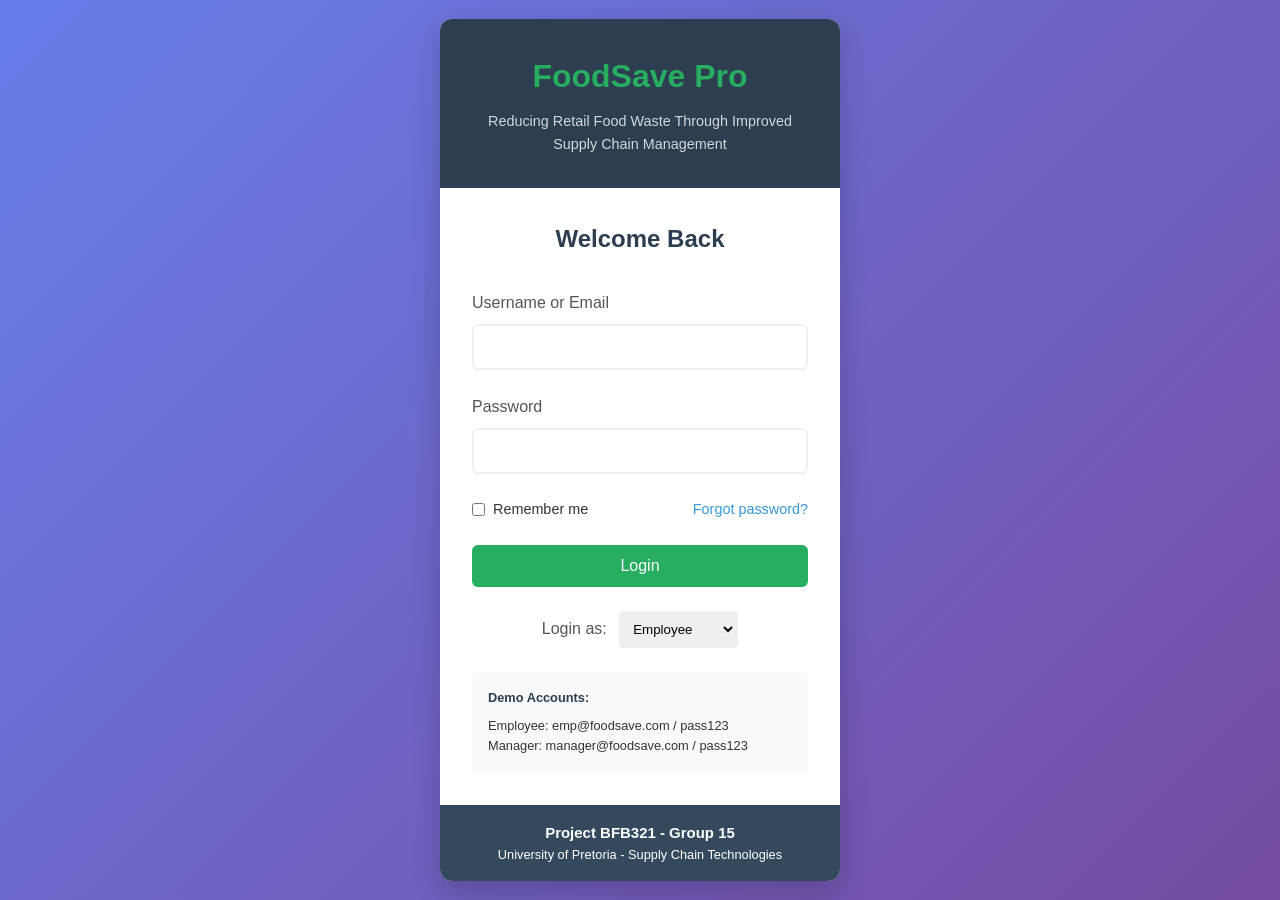
==== about.html @ 40683d25 "About" ====
<!DOCTYPE html>
<html lang="en">
<head>
    <meta charset="UTF-8">
    <meta name="viewport" content="width=device-width, initial-scale=1.0">
    <title>BFB Food Waste Project - About</title>
    <link rel="stylesheet" href="style/main.css">
</head>
<body>
    <!-- Header -->
    <header>
        <div class="container header-container">
            <div class="logo">
                <span class="logo-icon">🌱</span>
                BFB Food Waste Project
            </div>
            <nav>
                <ul>
                    <li><a href="index.html">Home</a></li>
                    <li><a href="about.html" class="active">About</a></li>
                    <li><a href="login.html">Login</a></li>
                    <li><a href="dashboard-manager.html">Dashboard</a></li>
                </ul>
            </nav>
        </div>
    </header>

    <!-- About Main Content -->
    <section class="page-content">
        <div class="container">
            <h1 class="section-title">About BFB Food Waste Project</h1>
            
            <div class="about-content">
                <div class="about-text">
                    <h2>Our Vision</h2>
                    <p>We envision a world where food waste is minimized throughout the supply chain, from farm to fork. Our platform empowers businesses with the data and tools needed to make informed decisions that reduce waste and improve sustainability.</p>
                    
                    <h2>How We Address Food Waste</h2>
                    <p>Food waste occurs at multiple points in the supply chain:</p>
                    <ul style="margin-left: 2rem; margin-bottom: 1.5rem;">
                        <li><strong>Production:</strong> Crops not meeting aesthetic standards</li>
                        <li><strong>Processing:</strong> Inefficient processing methods</li>
                        <li><strong>Distribution:</strong> Spoilage during transport and storage</li>
                        <li><strong>Retail:</strong> Overstocking and expiration</li>
                        <li><strong>Consumption:</strong> Household and restaurant waste</li>
                    </ul>
                    
                    <h2>Our Technology</h2>
                    <p>Using SQLite database technology, we've created a robust system that:</p>
                    <ul style="margin-left: 2rem; margin-bottom: 1.5rem;">
                        <li>Tracks inventory in real-time</li>
                        <li>Monitors expiration dates</li>
                        <li>Predicts waste patterns using historical data</li>
                        <li>Generates actionable insights for waste reduction</li>
                    </ul>
                    
                    <h2>Database Architecture</h2>
                    <p>Our SQLite database follows proper normalization principles with:</p>
                    <ul style="margin-left: 2rem;">
                        <li><strong>3+ Normal Form:</strong> Eliminates data redundancy</li>
                        <li><strong>Primary Keys:</strong> Unique identifiers for each record</li>
                        <li><strong>Foreign Keys:</strong> Maintains referential integrity</li>
                        <li><strong>Relationships:</strong> Clear 1-to-many relationships between entities</li>
                    </ul>
                </div>
                <div class="about-image">
                    <img src="https://images.unsplash.com/photo-1556909114-f6e7ad7d3136?ixlib=rb-1.2.1&auto=format&fit=crop&w=1350&q=80" alt="Food supply chain management">
                </div>
            </div>
            
            <!-- Team Section -->
            <div style="margin-top: 3rem;">
                <h2 class="section-title">Our Approach</h2>
                <div class="features-grid">
                    <div class="feature-card">
                        <h3>Data-Driven</h3>
                        <p>Using analytics and machine learning to identify waste patterns and predict future waste.</p>
                    </div>
                    <div class="feature-card">
                        <h3>User-Centric</h3>
                        <p>Intuitive interfaces designed for both managers and employees in the food supply chain.</p>
                    </div>
                    <div class="feature-card">
                        <h3>Sustainable</h3>
                        <p>Focused on creating long-term solutions that benefit both businesses and the environment.</p>
                    </div>
                </div>
            </div>
        </div>
    </section>

    <!-- Footer -->
    <footer>
        <div class="container footer-content">
            <p>&copy; 2024 BFB Food Waste Project. All rights reserved.</p>
            <div class="footer-links">
                <a href="index.html">Home</a>
                <a href="about.html">About</a>
                <a href="login.html">Login</a>
            </div>
        </div>
    </footer>

    <script src="js/main.js"></script>
</body>
</html>
---- style/main.css ----
* {
    margin: 0;
    padding: 0;
    box-sizing: border-box;
}

html, body {
    width: 100%;
    height: 100%;
    overflow-x: hidden; /* Prevent horizontal scrolling */
}

body {
    font-family: 'Segoe UI', Tahoma, Geneva, Verdana, sans-serif;
    line-height: 1.6;
    background-color: #f8f9fa;
    color: #333;
    min-height: 100vh;
}

/* Full Width Navigation */
.navbar {
    background-color: #2c3e50;
    color: white;
    padding: 1rem 2rem;
    display: flex;
    justify-content: space-between;
    align-items: center;
    box-shadow: 0 2px 4px rgba(0,0,0,0.1);
    width: 100%;
    position: sticky;
    top: 0;
    z-index: 1000;
}

.nav-brand h2 {
    color: #27ae60;
    margin: 0;
}

.nav-links {
    display: flex;
    gap: 2rem;
    align-items: center;
}

.nav-links a {
    color: white;
    text-decoration: none;
    padding: 0.5rem 1rem;
    border-radius: 4px;
    transition: background-color 0.3s;
    white-space: nowrap;
}

.nav-links a:hover,
.nav-links a.active {
    background-color: #34495e;
}

.logout {
    background-color: #e74c3c;
}

.logout:hover {
    background-color: #c0392b;
}

.user-info {
    font-size: 0.9rem;
    color: #bdc3c7;
}

/* Full Width Main Container */
.container {
    width: 100%;
    max-width: 100%;
    margin: 0;
    padding: 2rem;
    min-height: calc(100vh - 80px); /* Adjust based on navbar height */
}

.dashboard-header {
    margin-bottom: 2rem;
    width: 100%;
}

.dashboard-header h1 {
    color: #2c3e50;
    margin-bottom: 1rem;
    font-size: 2.5rem;
}

.header-stats {
    display: flex;
    gap: 1rem;
    margin-bottom: 2rem;
    flex-wrap: wrap;
    width: 100%;
}

.stat-card {
    background: white;
    padding: 1.5rem;
    border-radius: 8px;
    box-shadow: 0 2px 4px rgba(0,0,0,0.1);
    text-align: center;
    flex: 1;
    min-width: 200px;
}

.stat-number {
    font-size: 2rem;
    font-weight: bold;
    color: #27ae60;
}

.stat-number.warning {
    color: #f39c12;
}

.stat-number.danger {
    color: #e74c3c;
}

/* Full Width Category Grid */
.category-grid {
    display: grid;
    grid-template-columns: repeat(auto-fit, minmax(280px, 1fr));
    gap: 1.5rem;
    margin-bottom: 2rem;
    width: 100%;
}

.category-card {
    background: white;
    padding: 1.5rem;
    border-radius: 8px;
    box-shadow: 0 2px 4px rgba(0,0,0,0.1);
    border-left: 4px solid #27ae60;
    transition: transform 0.3s ease;
}

.category-card:hover {
    transform: translateY(-2px);
}

.category-card[data-category="produce"] {
    border-left-color: #27ae60;
}

.category-card[data-category="dairy"] {
    border-left-color: #3498db;
}

.category-card[data-category="meat"] {
    border-left-color: #e74c3c;
}

.category-card[data-category="bakery"] {
    border-left-color: #f39c12;
}

.category-card[data-category="deli"] {
    border-left-color: #9b59b6;
}

.stock-level {
    margin-top: 1rem;
}

.level {
    padding: 0.25rem 0.75rem;
    border-radius: 20px;
    font-size: 0.8rem;
    font-weight: bold;
    display: inline-block;
}

.level.high {
    background-color: #d5f4e6;
    color: #27ae60;
}

.level.medium {
    background-color: #fef9e7;
    color: #f39c12;
}

.level.low {
    background-color: #fdedec;
    color: #e74c3c;
}

.expiry-count {
    display: block;
    margin-top: 0.5rem;
    font-size: 0.9rem;
}

.expiry-count.warning {
    color: #f39c12;
}

.expiry-count.danger {
    color: #e74c3c;
}

/* Full Width Dashboard Grid */
.dashboard-grid {
    display: grid;
    grid-template-columns: 1fr 1fr;
    gap: 2rem;
    margin-bottom: 2rem;
    width: 100%;
}

.alerts-panel,
.forecasting-panel {
    background: white;
    padding: 1.5rem;
    border-radius: 8px;
    box-shadow: 0 2px 4px rgba(0,0,0,0.1);
    width: 100%;
}

.alerts-list {
    margin: 1rem 0;
}

.alert-item {
    display: flex;
    align-items: center;
    padding: 1rem;
    margin-bottom: 0.5rem;
    border-radius: 6px;
    border-left: 4px solid #f39c12;
    width: 100%;
}

.alert-item.urgent {
    border-left-color: #e74c3c;
    background-color: #fdedec;
}

.alert-item.warning {
    border-left-color: #f39c12;
    background-color: #fef9e7;
}

.alert-icon {
    margin-right: 1rem;
    font-size: 1.2rem;
}

.alert-content {
    flex: 1;
}

.alert-content h4 {
    margin-bottom: 0.25rem;
}

.alert-category {
    font-size: 0.8rem;
    color: #7f8c8d;
    background: #ecf0f1;
    padding: 0.2rem 0.5rem;
    border-radius: 12px;
    display: inline-block;
}

/* Forecasting */
.forecast-summary {
    margin: 1rem 0;
}

.forecast-item {
    margin-bottom: 1rem;
}

.chart-placeholder {
    display: flex;
    align-items: end;
    gap: 0.5rem;
    height: 100px;
    margin-top: 1rem;
    width: 100%;
}

.chart-bar {
    flex: 1;
    background: #3498db;
    border-radius: 4px 4px 0 0;
    min-height: 20px;
    transition: height 0.3s ease;
}

.view-all {
    display: inline-block;
    color: #3498db;
    text-decoration: none;
    font-weight: 500;
}

.view-all:hover {
    text-decoration: underline;
}

/* Role Section */
.role-section {
    background: white;
    padding: 2rem;
    border-radius: 8px;
    box-shadow: 0 2px 4px rgba(0,0,0,0.1);
    width: 100%;
}

.role-cards {
    display: grid;
    grid-template-columns: 1fr 1fr;
    gap: 2rem;
    margin-top: 1rem;
}

.role-card {
    padding: 1.5rem;
    border: 2px solid #ecf0f1;
    border-radius: 8px;
    text-align: center;
    transition: transform 0.3s ease;
}

.role-card:hover {
    transform: translateY(-2px);
}

.role-card h3 {
    margin-bottom: 1rem;
    color: #2c3e50;
}

.btn-primary, .btn-secondary {
    display: inline-block;
    padding: 0.75rem 1.5rem;
    margin-top: 1rem;
    text-decoration: none;
    border-radius: 4px;
    font-weight: 500;
    transition: all 0.3s;
    border: none;
    cursor: pointer;
    font-size: 1rem;
}

.btn-primary {
    background-color: #3498db;
    color: white;
}

.btn-primary:hover {
    background-color: #2980b9;
    transform: translateY(-1px);
}

.btn-secondary {
    background-color: #95a5a6;
    color: white;
}

.btn-secondary:hover {
    background-color: #7f8c8d;
    transform: translateY(-1px);
}

/* Footer */
footer {
    background-color: #2c3e50;
    color: white;
    text-align: center;
    padding: 1rem;
    width: 100%;
    margin-top: auto;
}

/* Responsive Design - FIXED */
@media (max-width: 1200px) {
    .container {
        padding: 1.5rem;
    }
    
    .dashboard-grid {
        grid-template-columns: 1fr;
        gap: 1.5rem;
    }
}

@media (max-width: 768px) {
    .navbar {
        flex-direction: column;
        gap: 1rem;
        padding: 1rem;
    }

    .nav-links {
        flex-wrap: wrap;
        justify-content: center;
        gap: 0.5rem;
    }

    .nav-links a {
        padding: 0.5rem;
        font-size: 0.9rem;
    }

    .container {
        padding: 1rem;
    }

    .dashboard-header h1 {
        font-size: 2rem;
    }

    .header-stats {
        flex-direction: column;
    }

    .stat-card {
        min-width: auto;
    }

    .category-grid {
        grid-template-columns: 1fr;
        gap: 1rem;
    }

    .role-cards {
        grid-template-columns: 1fr;
        gap: 1rem;
    }

    .dashboard-grid {
        grid-template-columns: 1fr;
        gap: 1rem;
    }
}

@media (max-width: 480px) {
    .navbar {
        padding: 0.5rem;
    }

    .nav-brand h2 {
        font-size: 1.2rem;
    }

    .container {
        padding: 0.5rem;
    }

    .dashboard-header h1 {
        font-size: 1.5rem;
    }

    .stat-card {
        padding: 1rem;
    }

    .category-card {
        padding: 1rem;
    }

    .alerts-panel,
    .forecasting-panel {
        padding: 1rem;
    }
}

/* Ensure all sections take full width */
section {
    width: 100%;
}

/* Fix for tables and other elements */
.inventory-table {
    width: 100%;
    overflow-x: auto;
}

table {
    width: 100%;
    min-width: 600px; /* Ensure table doesn't get too small */
}

/* Make sure all content containers are full width */
.content-section, .inventory-section, .forecasting-content {
    width: 100%;
}
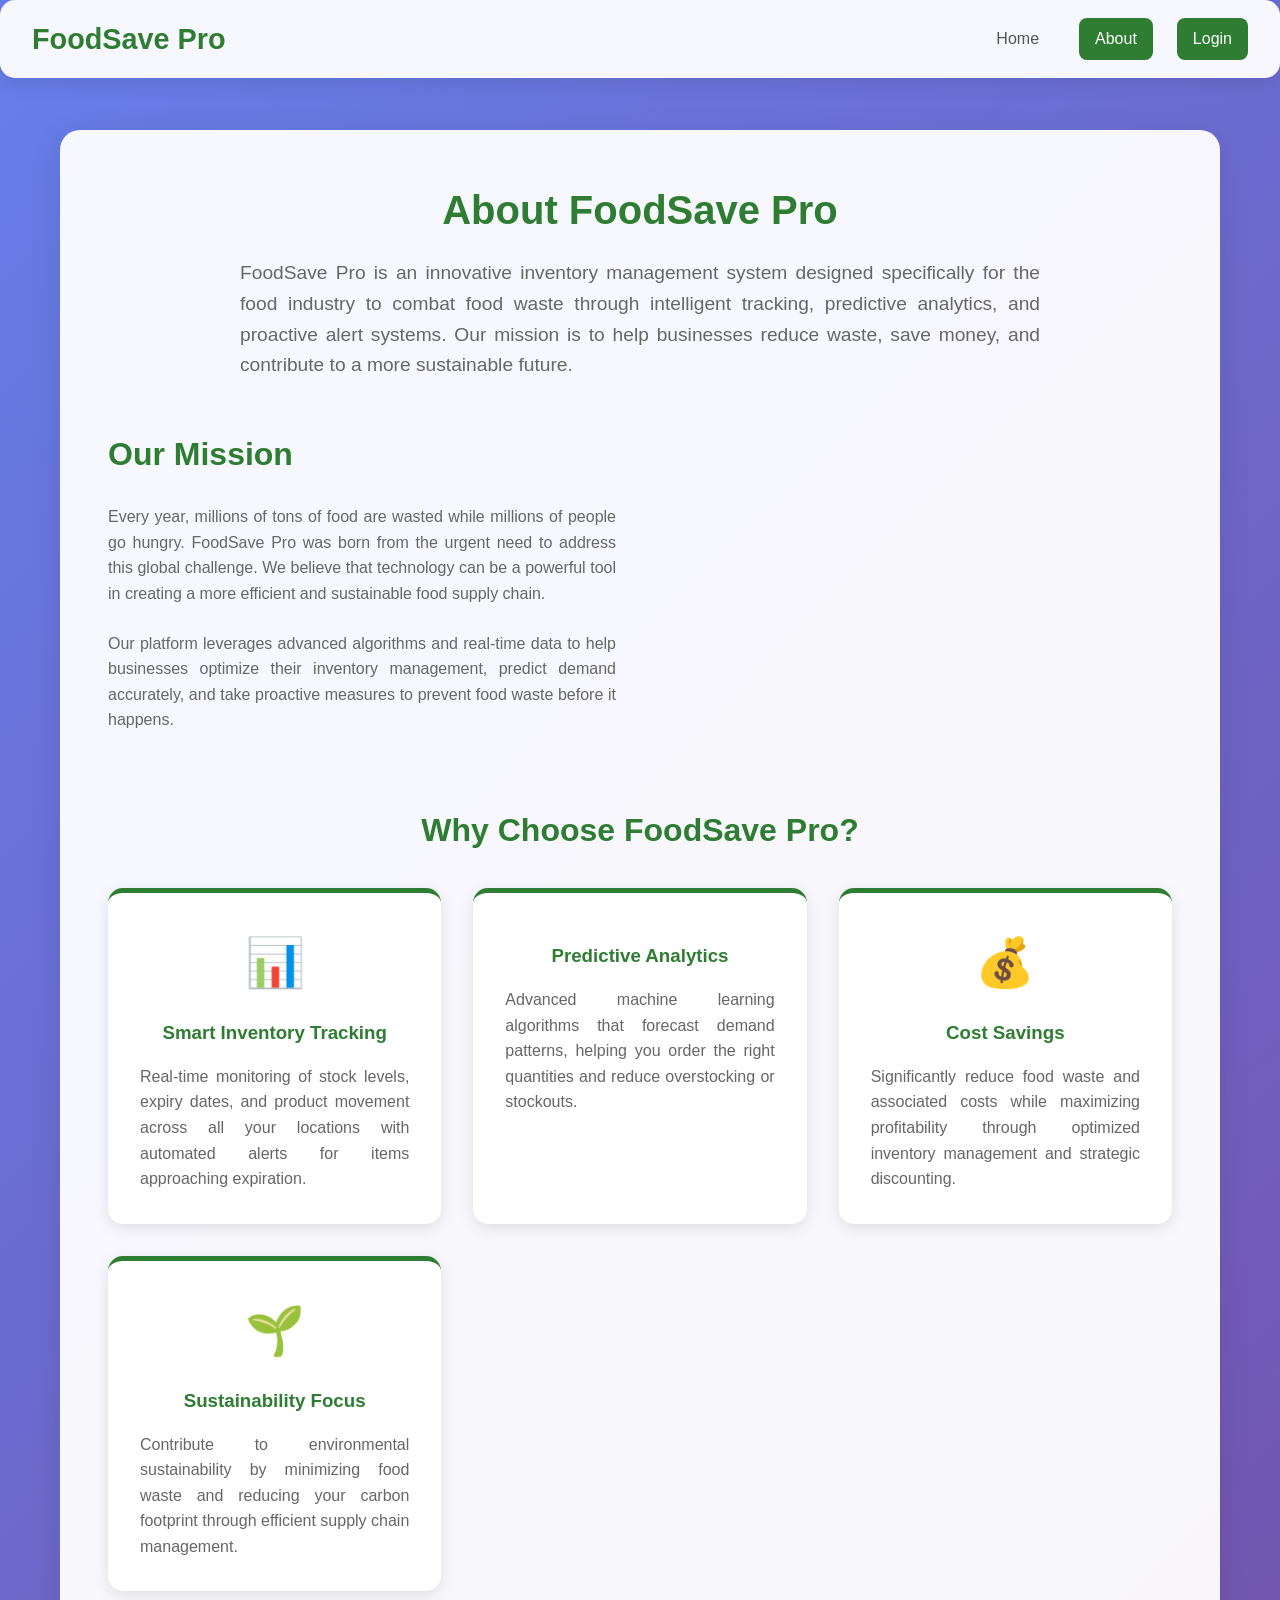
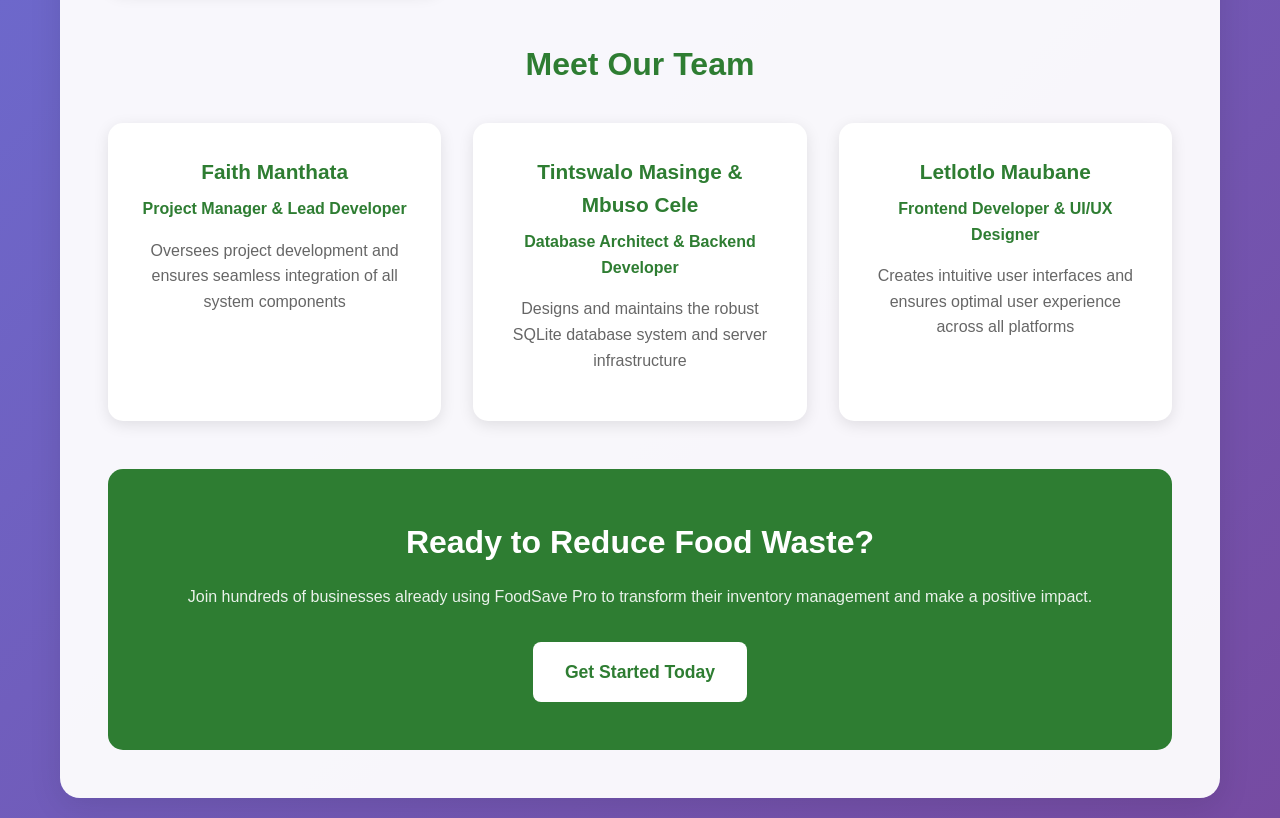
==== commit 49ebd799: "Recent Update" ====
--- a/about.html
+++ b/about.html
@@ -3,104 +3,391 @@
 <head>
     <meta charset="UTF-8">
     <meta name="viewport" content="width=device-width, initial-scale=1.0">
-    <title>BFB Food Waste Project - About</title>
-    <link rel="stylesheet" href="style/main.css">
+    <title>About - FoodSave Pro</title>
+    <style>
+        * {
+            margin: 0;
+            padding: 0;
+            box-sizing: border-box;
+            font-family: 'Segoe UI', Tahoma, Geneva, Verdana, sans-serif;
+        }
+
+        body {
+            background: linear-gradient(135deg, #667eea 0%, #764ba2 100%);
+            min-height: 100vh;
+            color: #333;
+            line-height: 1.6;
+        }
+
+        .container {
+            max-width: 1200px;
+            margin: 0 auto;
+            padding: 20px;
+        }
+
+        .navbar {
+            background: rgba(255, 255, 255, 0.95);
+            padding: 1rem 2rem;
+            display: flex;
+            justify-content: space-between;
+            align-items: center;
+            border-radius: 15px;
+            margin-bottom: 2rem;
+            box-shadow: 0 4px 20px rgba(0,0,0,0.1);
+        }
+
+        .nav-brand h2 {
+            color: #2e7d32;
+            font-size: 1.8rem;
+        }
+
+        .nav-links {
+            display: flex;
+            gap: 1.5rem;
+        }
+
+        .nav-links a {
+            text-decoration: none;
+            color: #555;
+            font-weight: 500;
+            padding: 0.5rem 1rem;
+            border-radius: 8px;
+            transition: all 0.3s ease;
+        }
+
+        .nav-links a:hover {
+            background: #e8f5e9;
+            color: #2e7d32;
+        }
+
+        .nav-links a.active {
+            background: #2e7d32;
+            color: white;
+        }
+
+        .login-btn {
+            background: #2e7d32;
+            color: white !important;
+        }
+
+        .login-btn:hover {
+            background: #1b5e20 !important;
+        }
+
+        .about-content {
+            background: rgba(255, 255, 255, 0.95);
+            padding: 3rem;
+            border-radius: 20px;
+            box-shadow: 0 8px 32px rgba(0,0,0,0.1);
+        }
+
+        .about-header {
+            text-align: center;
+            margin-bottom: 3rem;
+        }
+
+        .about-header h1 {
+            color: #2e7d32;
+            font-size: 2.5rem;
+            margin-bottom: 1rem;
+        }
+
+        .about-header p {
+            color: #666;
+            font-size: 1.2rem;
+            max-width: 800px;
+            margin: 0 auto;
+            text-align: justify;
+        }
+
+        .mission-section {
+            display: grid;
+            grid-template-columns: 1fr 1fr;
+            gap: 3rem;
+            margin-bottom: 3rem;
+            align-items: center;
+        }
+
+        .mission-text h2 {
+            color: #2e7d32;
+            margin-bottom: 1.5rem;
+            font-size: 2rem;
+        }
+
+        .mission-text p {
+            color: #666;
+            margin-bottom: 1.5rem;
+            text-align: justify;
+        }
+
+        .mission-image {
+            text-align: center;
+        }
+
+        .mission-image img {
+            width: 100%;
+            height: 300px;
+            object-fit: cover;
+            border-radius: 15px;
+            box-shadow: 0 8px 25px rgba(0,0,0,0.1);
+        }
+
+        .features-grid {
+            display: grid;
+            grid-template-columns: repeat(auto-fit, minmax(300px, 1fr));
+            gap: 2rem;
+            margin-bottom: 3rem;
+        }
+
+        .feature-card {
+            background: white;
+            padding: 2rem;
+            border-radius: 15px;
+            text-align: center;
+            box-shadow: 0 4px 15px rgba(0,0,0,0.1);
+            transition: transform 0.3s ease;
+            border-top: 5px solid #2e7d32;
+        }
+
+        .feature-card:hover {
+            transform: translateY(-5px);
+        }
+
+        .feature-icon {
+            font-size: 3rem;
+            margin-bottom: 1rem;
+            color: #2e7d32;
+        }
+
+        .feature-card h3 {
+            color: #2e7d32;
+            margin-bottom: 1rem;
+        }
+
+        .feature-card p {
+            color: #666;
+            text-align: justify;
+        }
+
+        .team-section {
+            text-align: center;
+            margin-bottom: 3rem;
+        }
+
+        .team-section h2 {
+            color: #2e7d32;
+            margin-bottom: 2rem;
+            font-size: 2rem;
+        }
+
+        .team-grid {
+            display: grid;
+            grid-template-columns: repeat(auto-fit, minmax(250px, 1fr));
+            gap: 2rem;
+        }
+
+        .team-member {
+            background: white;
+            padding: 2rem;
+            border-radius: 15px;
+            box-shadow: 0 4px 15px rgba(0,0,0,0.1);
+            transition: transform 0.3s ease;
+        }
+
+        .team-member:hover {
+            transform: translateY(-5px);
+        }
+
+        .team-member h4 {
+            color: #2e7d32;
+            margin-bottom: 0.5rem;
+            font-size: 1.3rem;
+        }
+
+        .team-member p {
+            color: #666;
+            margin-bottom: 1rem;
+        }
+
+        .member-role {
+            font-weight: 600;
+            color: #2e7d32 !important;
+        }
+
+        .contact-section {
+            background: #2e7d32;
+            color: white;
+            padding: 3rem;
+            border-radius: 15px;
+            text-align: center;
+        }
+
+        .contact-section h2 {
+            margin-bottom: 1rem;
+            font-size: 2rem;
+        }
+
+        .contact-section p {
+            margin-bottom: 2rem;
+            opacity: 0.9;
+        }
+
+        .btn-primary {
+            background: white;
+            color: #2e7d32;
+            padding: 1rem 2rem;
+            border: none;
+            border-radius: 8px;
+            font-size: 1.1rem;
+            font-weight: 600;
+            cursor: pointer;
+            transition: all 0.3s ease;
+            text-decoration: none;
+            display: inline-block;
+        }
+
+        .btn-primary:hover {
+            background: #e8f5e9;
+            transform: translateY(-2px);
+        }
+
+        @media (max-width: 768px) {
+            .navbar {
+                flex-direction: column;
+                gap: 1rem;
+            }
+            
+            .nav-links {
+                flex-wrap: wrap;
+                justify-content: center;
+            }
+            
+            .mission-section {
+                grid-template-columns: 1fr;
+            }
+            
+            .about-content {
+                padding: 2rem;
+            }
+        }
+    </style>
 </head>
 <body>
-    <!-- Header -->
-    <header>
-        <div class="container header-container">
-            <div class="logo">
-                <span class="logo-icon">🌱</span>
-                BFB Food Waste Project
-            </div>
-            <nav>
-                <ul>
-                    <li><a href="index.html">Home</a></li>
-                    <li><a href="about.html" class="active">About</a></li>
-                    <li><a href="login.html">Login</a></li>
-                    <li><a href="dashboard-manager.html">Dashboard</a></li>
-                </ul>
-            </nav>
+    <nav class="navbar">
+        <div class="nav-brand">
+            <h2>FoodSave Pro</h2>
         </div>
-    </header>
-
-    <!-- About Main Content -->
-    <section class="page-content">
-        <div class="container">
-            <h1 class="section-title">About BFB Food Waste Project</h1>
-            
-            <div class="about-content">
-                <div class="about-text">
-                    <h2>Our Vision</h2>
-                    <p>We envision a world where food waste is minimized throughout the supply chain, from farm to fork. Our platform empowers businesses with the data and tools needed to make informed decisions that reduce waste and improve sustainability.</p>
-                    
-                    <h2>How We Address Food Waste</h2>
-                    <p>Food waste occurs at multiple points in the supply chain:</p>
-                    <ul style="margin-left: 2rem; margin-bottom: 1.5rem;">
-                        <li><strong>Production:</strong> Crops not meeting aesthetic standards</li>
-                        <li><strong>Processing:</strong> Inefficient processing methods</li>
-                        <li><strong>Distribution:</strong> Spoilage during transport and storage</li>
-                        <li><strong>Retail:</strong> Overstocking and expiration</li>
-                        <li><strong>Consumption:</strong> Household and restaurant waste</li>
-                    </ul>
-                    
-                    <h2>Our Technology</h2>
-                    <p>Using SQLite database technology, we've created a robust system that:</p>
-                    <ul style="margin-left: 2rem; margin-bottom: 1.5rem;">
-                        <li>Tracks inventory in real-time</li>
-                        <li>Monitors expiration dates</li>
-                        <li>Predicts waste patterns using historical data</li>
-                        <li>Generates actionable insights for waste reduction</li>
-                    </ul>
-                    
-                    <h2>Database Architecture</h2>
-                    <p>Our SQLite database follows proper normalization principles with:</p>
-                    <ul style="margin-left: 2rem;">
-                        <li><strong>3+ Normal Form:</strong> Eliminates data redundancy</li>
-                        <li><strong>Primary Keys:</strong> Unique identifiers for each record</li>
-                        <li><strong>Foreign Keys:</strong> Maintains referential integrity</li>
-                        <li><strong>Relationships:</strong> Clear 1-to-many relationships between entities</li>
-                    </ul>
+        <div class="nav-links">
+            <a href="index.html">Home</a>
+            <a href="about.html" class="active">About</a>
+            <a href="login.html" class="login-btn">Login</a>
+        </div>
+    </nav>
+
+    <div class="container">
+        <div class="about-content">
+            <!-- Header Section -->
+            <div class="about-header">
+                <h1>About FoodSave Pro</h1>
+                <p>FoodSave Pro is an innovative inventory management system designed specifically for the food industry to combat food waste through intelligent tracking, predictive analytics, and proactive alert systems. Our mission is to help businesses reduce waste, save money, and contribute to a more sustainable future.</p>
+            </div>
+
+            <!-- Mission Section -->
+            <div class="mission-section">
+                <div class="mission-text">
+                    <h2>Our Mission</h2>
+                    <p>Every year, millions of tons of food are wasted while millions of people go hungry. FoodSave Pro was born from the urgent need to address this global challenge. We believe that technology can be a powerful tool in creating a more efficient and sustainable food supply chain.</p>
+                    <p>Our platform leverages advanced algorithms and real-time data to help businesses optimize their inventory management, predict demand accurately, and take proactive measures to prevent food waste before it happens.</p>
                 </div>
-                <div class="about-image">
-                    <img src="https://images.unsplash.com/photo-1556909114-f6e7ad7d3136?ixlib=rb-1.2.1&auto=format&fit=crop&w=1350&q=80" alt="Food supply chain management">
-                </div>
-            </div>
-            
-            <!-- Team Section -->
-            <div style="margin-top: 3rem;">
-                <h2 class="section-title">Our Approach</h2>
+                
+            </div>
+
+            <!-- Features Section -->
+            <div class="features-section">
+                <h2 style="text-align: center; color: #2e7d32; margin-bottom: 2rem; font-size: 2rem;">Why Choose FoodSave Pro?</h2>
                 <div class="features-grid">
                     <div class="feature-card">
-                        <h3>Data-Driven</h3>
-                        <p>Using analytics and machine learning to identify waste patterns and predict future waste.</p>
+                        <div class="feature-icon">📊</div>
+                        <h3>Smart Inventory Tracking</h3>
+                        <p>Real-time monitoring of stock levels, expiry dates, and product movement across all your locations with automated alerts for items approaching expiration.</p>
                     </div>
                     <div class="feature-card">
-                        <h3>User-Centric</h3>
-                        <p>Intuitive interfaces designed for both managers and employees in the food supply chain.</p>
+                        <div class="feature-icon"></div>
+                        <h3>Predictive Analytics</h3>
+                        <p>Advanced machine learning algorithms that forecast demand patterns, helping you order the right quantities and reduce overstocking or stockouts.</p>
                     </div>
                     <div class="feature-card">
-                        <h3>Sustainable</h3>
-                        <p>Focused on creating long-term solutions that benefit both businesses and the environment.</p>
+                        <div class="feature-icon">💰</div>
+                        <h3>Cost Savings</h3>
+                        <p>Significantly reduce food waste and associated costs while maximizing profitability through optimized inventory management and strategic discounting.</p>
+                    </div>
+                    <div class="feature-card">
+                        <div class="feature-icon">🌱</div>
+                        <h3>Sustainability Focus</h3>
+                        <p>Contribute to environmental sustainability by minimizing food waste and reducing your carbon footprint through efficient supply chain management.</p>
                     </div>
                 </div>
             </div>
+
+            <!-- Team Section -->
+            <div class="team-section">
+                <h2>Meet Our Team</h2>
+                <div class="team-grid">
+                    <div class="team-member">
+                        <h4>Faith Manthata</h4>
+                        <p class="member-role">Project Manager & Lead Developer</p>
+                        <p>Oversees project development and ensures seamless integration of all system components</p>
+                    </div>
+                    <div class="team-member">
+                        <h4>Tintswalo Masinge & Mbuso Cele</h4>
+                        <p class="member-role">Database Architect & Backend Developer</p>
+                        <p>Designs and maintains the robust SQLite database system and server infrastructure</p>
+                    </div>
+                    <div class="team-member">
+                        <h4>Letlotlo Maubane</h4>
+                        <p class="member-role">Frontend Developer & UI/UX Designer</p>
+                        <p>Creates intuitive user interfaces and ensures optimal user experience across all platforms</p>
+                    </div>
+                </div>
+            </div>
+
+            <!-- Contact Section -->
+            <div class="contact-section">
+                <h2>Ready to Reduce Food Waste?</h2>
+                <p>Join hundreds of businesses already using FoodSave Pro to transform their inventory management and make a positive impact.</p>
+                <a href="login.html" class="btn-primary">Get Started Today</a>
+            </div>
         </div>
-    </section>
-
-    <!-- Footer -->
-    <footer>
-        <div class="container footer-content">
-            <p>&copy; 2024 BFB Food Waste Project. All rights reserved.</p>
-            <div class="footer-links">
-                <a href="index.html">Home</a>
-                <a href="about.html">About</a>
-                <a href="login.html">Login</a>
-            </div>
-        </div>
-    </footer>
-
-    <script src="js/main.js"></script>
+    </div>
+
+    <script>
+        // Simple animation for feature cards
+        document.addEventListener('DOMContentLoaded', function() {
+            const featureCards = document.querySelectorAll('.feature-card');
+            const teamMembers = document.querySelectorAll('.team-member');
+            
+            featureCards.forEach((card, index) => {
+                card.style.opacity = '0';
+                card.style.transform = 'translateY(20px)';
+                
+                setTimeout(() => {
+                    card.style.transition = 'all 0.6s ease';
+                    card.style.opacity = '1';
+                    card.style.transform = 'translateY(0)';
+                }, index * 200);
+            });
+
+            teamMembers.forEach((member, index) => {
+                member.style.opacity = '0';
+                member.style.transform = 'translateY(20px)';
+                
+                setTimeout(() => {
+                    member.style.transition = 'all 0.6s ease';
+                    member.style.opacity = '1';
+                    member.style.transform = 'translateY(0)';
+                }, (index * 200) + 600);
+            });
+        });
+    </script>
 </body>
 </html>
